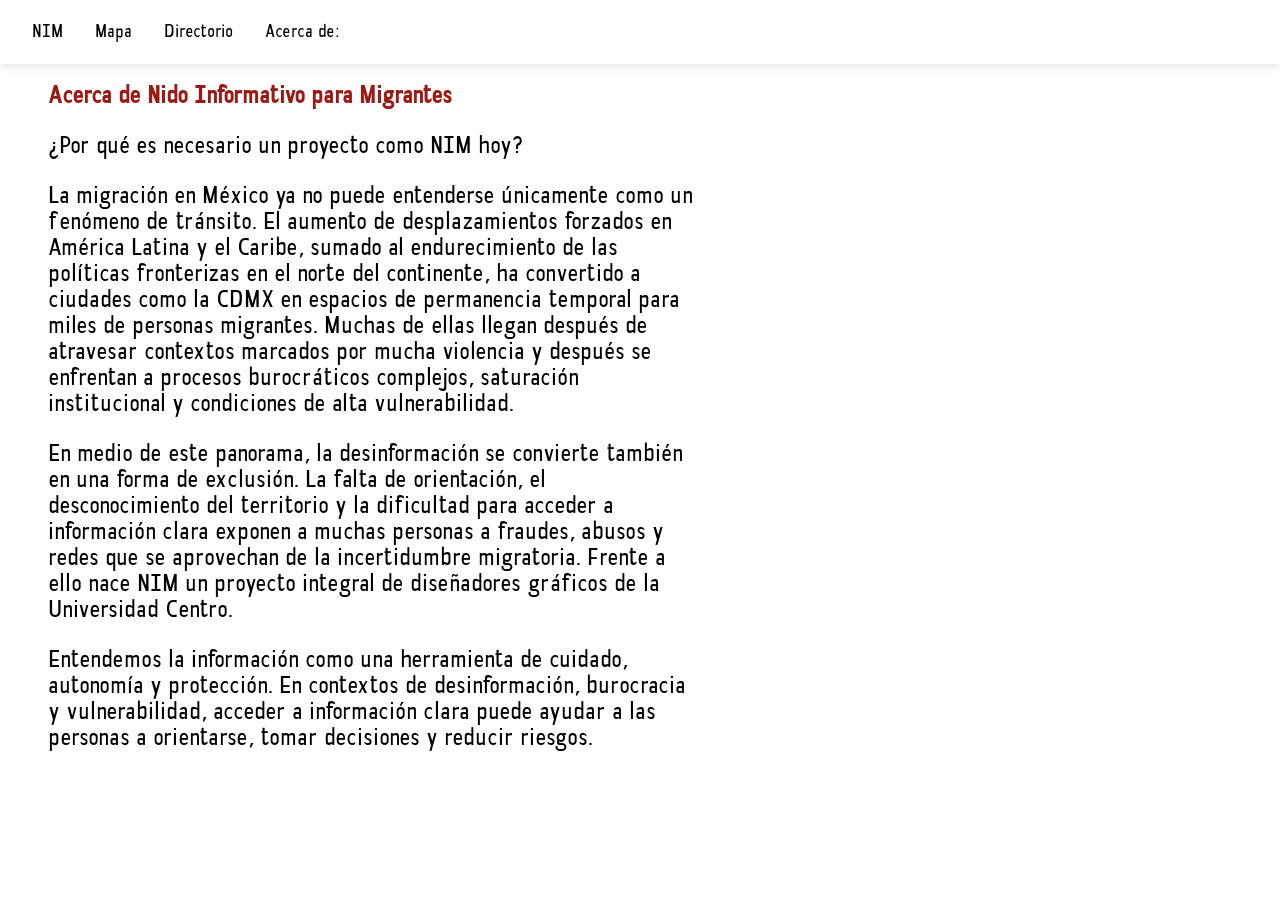
==== acerca-de.html @ 9f863941 "Refactor map data and update HTML heading - Removed multiple entries for various services from js/ma" ====
<!DOCTYPE html>
<html lang="es">

<head>
  <meta charset="UTF-8">
  <meta name="viewport" content="width=device-width, initial-scale=1.0">
  <title>Acerca de - Nido Informativo para Migrantes</title>
  <link rel="stylesheet" href="./css/style.css">
</head>

<body id="body-acerca-de">
  <header id="main-header">
    <nav>
      <ul class="menu">
        <li><a href="index.html">NIM</a></li>
        <li><a href="mapbox.html">Mapa</a></li>
        <li><a href="directorio.html">Directorio</a></li>
        <li><a href="acerca-de.html">Acerca de:</a></li>
      </ul>
    </nav>
  </header>
  <main>
    <h2>Acerca de Nido Informativo para Migrantes</h2>
    <p>¡Por qué es necesario un proyecto como NIM hoy?</p>
    <p>La migración en México ya no puede entenderse únicamente como un fenómeno de tránsito. El aumento de
      desplazamientos forzados en América Latina y el Caribe, sumado al endurecimiento de las políticas fronterizas en
      el norte del continente, ha convertido a ciudades como la CDMX en espacios de permanencia temporal para miles de
      personas migrantes. Muchas de ellas llegan después de atravesar contextos marcados por mucha violencia y después
      se enfrentan a procesos burocráticos complejos, saturación institucional y condiciones de alta vulnerabilidad.</p>

    <p>En medio de este panorama, la desinformación se convierte también en una forma de exclusión. La falta de
      orientación, el desconocimiento del territorio y la dificultad para acceder a información clara exponen a muchas
      personas a fraudes, abusos y redes que se aprovechan de la incertidumbre migratoria. Frente a ello nace NIM un
      proyecto integral de diseñadores gráficos de la Universidad Centro.
    </p>

    <p>Entendemos la información como una herramienta de cuidado,
      autonomía y protección. En contextos de desinformación, burocracia
      y vulnerabilidad, acceder a información clara puede ayudar a las personas a orientarse, tomar decisiones y reducir
      riesgos.
    </p>
  </main>
  <footer id="logo-footer">
  </footer>
</body>

</html>
---- css/style.css ----
@font-face {
    font-family: 'Nidus';
    src: url('./Nidus-Regular.woff2') format('woff2');
}
:root {
    --text-color: rgb(0, 0, 0);
    --bg-color: #dbd6d1;
    --subtitle-color: #9c1a15;
    --font: "Nidus", sans-serif;
    --title-font: "Nidus", sans-serif;
    --accent-color: #9c1a15;
    --nav-color: #000;
    --title-color: #000;
    --header-height: 4rem;
}


html {
    font-size: 100%;
    scroll-behavior: smooth;
    box-sizing: border-box;
}

* {
    box-sizing: inherit;
}

header {
    width: 100%;
    position: fixed;
    top: 0;
    left: 0;
    right: 0;
    height: var(--header-height);
    background: rgba(255, 255, 255, 1);
    box-shadow: 0 2px 10px rgba(0, 0, 0, 0.12);
    font-family: var(--title-font);
    padding: 0;
    z-index: 1000;
    display: flex;
    align-items: center;
    justify-content: flex-start;
}

header .logo a {
    display: none;
}

header .logo a:hover {
    color: var(--accent-color);
}

header .sections {
    display: flex;
    gap: 1.5rem;
}

header .sections a {
    color: var(--accent-color);
    text-decoration: none;
    font-size: 1rem;
}

header .sections a:hover {
    text-decoration: underline;
}

head {
    display: block;
}

body {
    color: var(--text-color);
    background-color: var(--bg-color);
    accent-color: var(--accent-color);  
    font-family: var(--font);
    font-size: 1.5rem;
    padding: 0;
    margin: 0;
    background: url('../img/FondoHero.png');
    background-size: cover;
    background-attachment: fixed;
    background-position: bottom left;
    background-repeat: no-repeat;
}
body#body-directorio {
    background: url('../img/backgrouncdmx.png');
    background-size: contain;
    background-attachment: fixed;
    background-position: bottom left;
    background-repeat: no-repeat;
}
body#body-acerca-de {
    background: url('../img/backgroundcdmx.png');
    background-size: cover;
    background-attachment: fixed;
    background-position: bottom left;
    background-repeat: no-repeat;
}
@media screen and (min-width: 640px) {
    body {
        overflow: auto;
    }
}

svg,
img {
    max-width: 100%;
    height: auto;
}

main {
    width: 75%;
    max-width: 50ch;
    align-items: center;
    padding-top: var(--header-height);
    padding-left: 3rem;
    position: relative;
    z-index: 2;
    min-width: 320px;
}

nav {
    display: block;
    text-align: left;
    color: var(--nav-color);
    font-family: var(--nav-font);
    font-weight: 900;
}

a {
    color: inherit;
    font-weight: 400;
}

a:hover {
    transition: all 1s ease;
    color: var(--accent-color);
    font-weight: 900;
}

/* general header link sizing is managed by specific selectors */

h1,
h2,
h3,
h4,
h5,
h6 {
    color: #9c1a15;
    font-family: var(--title-font);
    font-variation-settings: "wdth" 400, "wght" 400;
}

h1 {
    font-size: 3em;
}

h2 {
    font-size: 2.5em;
}
/* reset nav font-size so links are normal size */
nav {
    font-size: 1rem;
}

/* header-specific layout */
header nav {
    display: flex;
    align-items: center;
    justify-content: flex-start;
    gap: 2em;
    width: 100%;
    padding: 0 2em;
}

header nav .menu {
    display: flex;
    gap: 2rem;
    list-style: none;
    margin: 0;
    padding: 0;
}

header nav .menu a {
    color: var(--nav-color);
    text-decoration: none;
    font-size: 1.1rem;
    font-weight: 500;
}

header nav .menu a:hover {
    color: var(--accent-color);
    text-decoration: underline;
}

h1 {
    font-size: .8em;
    color: var(--text-color);
}

h2 {
    font-size: 1em;

}

h3 {
    font-size: 2em;
}

h4 {
    font-size: 1em;
}

.hero {
    display: flex;
    flex-direction: column;
    justify-content: flex-start;
    height: calc(100vh - var(--header-height));
    padding-top: var(--header-height);
    text-align: left;
    width: 100%;
    background-color: transparent;
    align-items: flex-start;
    align-content: flex-start;
}

@media (min-width: 768px) {
    .hero {
        flex-direction: row;
        align-items: flex-start;
        text-align: center;
        display: flex;
    }
}

article {
    display: flex;
    flex-direction: column;
    text-align: left;
    width: 100%;
    line-height: 1.1em;
    padding: 1em;
    height: auto;
    justify-content: flex-start;
}

@media screen and (min-width: 640px) {
    article {
        width: 50%;
        line-height: 1.1em;
        padding: 3em;
        padding-left: 0;
        padding-top: 0;
    }
}

figure {
    margin: 0;
    width: 100%;
    height: 100vh;
    float: left;
    padding: 1em;
}

@media screen and (min-width: 640px) {
    figure {
        display: flex;
        padding-bottom: 5em;
        padding-right: 2em;
        flex-direction: column;
        align-items: center;
        width: 50%;
        padding-top: 1.1em;
    }

}

figure img {
    max-width: 100%;
    height: 100%;
    object-fit: contain;
}

footer {
    position: fixed;
    bottom: 0;
    left: 0;
    z-index: 999;
    padding: 0em;
    background: transparent;
    display: flex;
    align-items: flex-end;
    justify-content: flex-start;
    height: 25vh;
    width: 75%;
    padding: 2em;
}

footer img {
    max-width: 100%;
    height: auto;
    width: 75%;
    /* margin: 0 auto; */
}
#recurso-imagen {
    right: 0;
    top: var(--header-height);
    z-index: 1;
    display: flex;
    align-items: right;
    justify-content: flex-end;
}
@media screen and (min-width: 1024px) {
 #recurso-imagen {
    position: fixed;
    height: calc(100vh - var(--header-height));
}   
#recurso-imagen img {
    top: calc(50vh - var(--header-height));
} 
}
#recurso-imagen img {
    max-width: 100%;
    height: auto;
    object-fit: contain;
    object-position: bottom;
    /* top: 0; */
}
@media screen and (max-width: 860px){
  #recurso-imagen img {
    height: 50vh;
    /* top: calc(50vh - var(--header-height)); */
    position: relative;
}  
 
}

/* Feature list styling */
.feature-list {
    color: var(--accent-color);
    margin-left: 3rem;
}
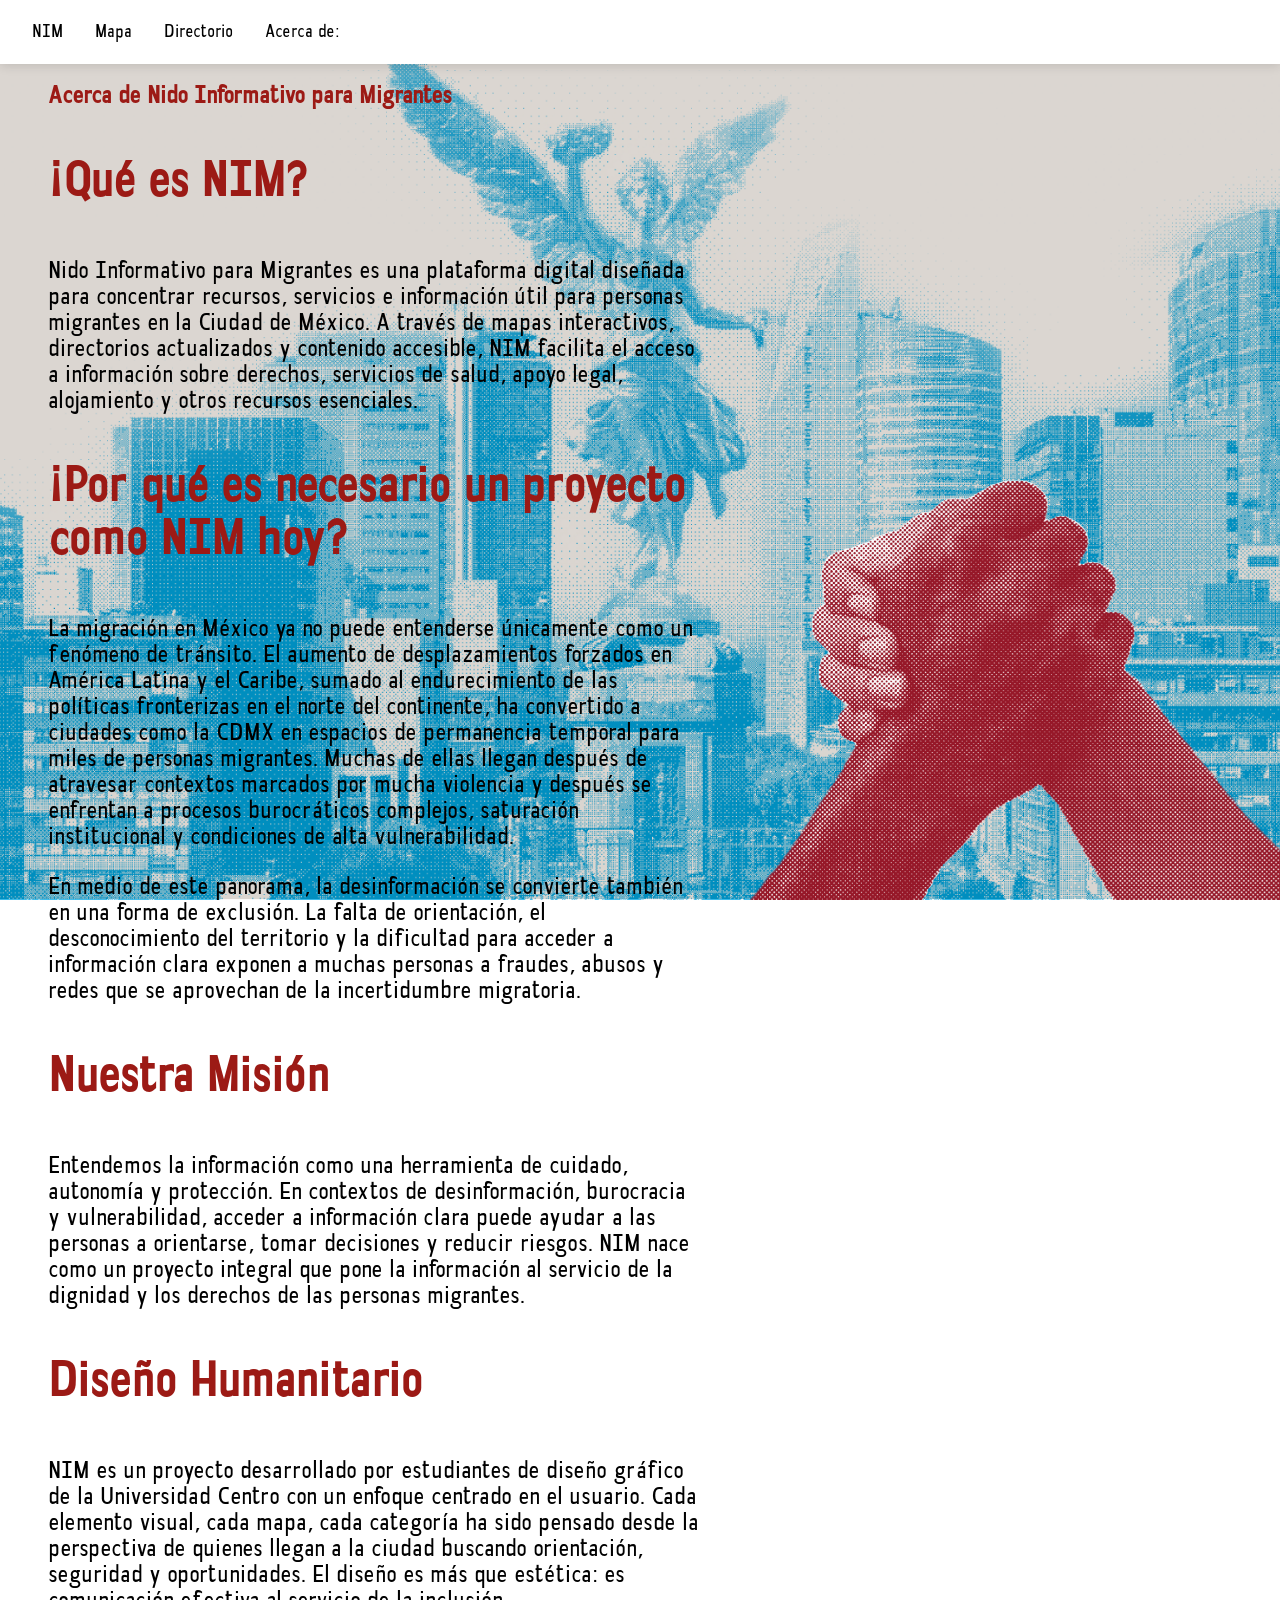
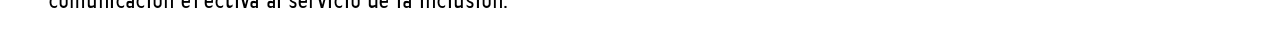
==== commit a4dc01ff: "Refactor code structure for improved readability and maintainability" ====
--- a/acerca-de.html
+++ b/acerca-de.html
@@ -21,25 +21,22 @@
   </header>
   <main>
     <h2>Acerca de Nido Informativo para Migrantes</h2>
-    <p>¡Por qué es necesario un proyecto como NIM hoy?</p>
-    <p>La migración en México ya no puede entenderse únicamente como un fenómeno de tránsito. El aumento de
-      desplazamientos forzados en América Latina y el Caribe, sumado al endurecimiento de las políticas fronterizas en
-      el norte del continente, ha convertido a ciudades como la CDMX en espacios de permanencia temporal para miles de
-      personas migrantes. Muchas de ellas llegan después de atravesar contextos marcados por mucha violencia y después
-      se enfrentan a procesos burocráticos complejos, saturación institucional y condiciones de alta vulnerabilidad.</p>
 
-    <p>En medio de este panorama, la desinformación se convierte también en una forma de exclusión. La falta de
-      orientación, el desconocimiento del territorio y la dificultad para acceder a información clara exponen a muchas
-      personas a fraudes, abusos y redes que se aprovechan de la incertidumbre migratoria. Frente a ello nace NIM un
-      proyecto integral de diseñadores gráficos de la Universidad Centro.
-    </p>
+     <h3>¿Qué es NIM?</h3>
+    <p>Nido Informativo para Migrantes es una plataforma digital diseñada para concentrar recursos, servicios e información útil para personas migrantes en la Ciudad de México. A través de mapas interactivos, directorios actualizados y contenido accesible, NIM facilita el acceso a información sobre derechos, servicios de salud, apoyo legal, alojamiento y otros recursos esenciales.</p>
+    
+    <h3>¿Por qué es necesario un proyecto como NIM hoy?</h3>
+    <p>La migración en México ya no puede entenderse únicamente como un fenómeno de tránsito. El aumento de desplazamientos forzados en América Latina y el Caribe, sumado al endurecimiento de las políticas fronterizas en el norte del continente, ha convertido a ciudades como la CDMX en espacios de permanencia temporal para miles de personas migrantes. Muchas de ellas llegan después de atravesar contextos marcados por mucha violencia y después se enfrentan a procesos burocráticos complejos, saturación institucional y condiciones de alta vulnerabilidad.</p>
 
-    <p>Entendemos la información como una herramienta de cuidado,
-      autonomía y protección. En contextos de desinformación, burocracia
-      y vulnerabilidad, acceder a información clara puede ayudar a las personas a orientarse, tomar decisiones y reducir
-      riesgos.
-    </p>
+    <p>En medio de este panorama, la desinformación se convierte también en una forma de exclusión. La falta de orientación, el desconocimiento del territorio y la dificultad para acceder a información clara exponen a muchas personas a fraudes, abusos y redes que se aprovechan de la incertidumbre migratoria.</p>
+
+    <h3>Nuestra Misión</h3>
+    <p>Entendemos la información como una herramienta de cuidado, autonomía y protección. En contextos de desinformación, burocracia y vulnerabilidad, acceder a información clara puede ayudar a las personas a orientarse, tomar decisiones y reducir riesgos. NIM nace como un proyecto integral que pone la información al servicio de la dignidad y los derechos de las personas migrantes.</p>
+
+    <h3>Diseño Humanitario</h3>
+    <p>NIM es un proyecto desarrollado por estudiantes de diseño gráfico de la Universidad Centro con un enfoque centrado en el usuario. Cada elemento visual, cada mapa, cada categoría ha sido pensado desde la perspectiva de quienes llegan a la ciudad buscando orientación, seguridad y oportunidades. El diseño es más que estética: es comunicación efectiva al servicio de la inclusión.</p>
   </main>
+  <img src="./img/manosnim.png" alt="Manosnim" class="manosnim-right">
   <footer id="logo-footer">
   </footer>
 </body>
--- a/css/style.css
+++ b/css/style.css
@@ -91,11 +91,22 @@
     background-repeat: no-repeat;
 }
 body#body-acerca-de {
-    background: url('../img/backgroundcdmx.png');
-    background-size: cover;
-    background-attachment: fixed;
-    background-position: bottom left;
-    background-repeat: no-repeat;
+    background: url('../img/backgrouncdmx.png') !important;
+    background-size: cover !important;
+    background-attachment: fixed !important;
+    background-position: center !important;
+    background-repeat: no-repeat !important;
+}
+
+img.manosnim-right {
+    position: fixed;
+    right: 0;
+    bottom: 0;
+    height: auto;
+    max-width: 540px;
+    object-fit: contain;
+    pointer-events: none;
+    z-index: 0;
 }
 @media screen and (min-width: 640px) {
     body {
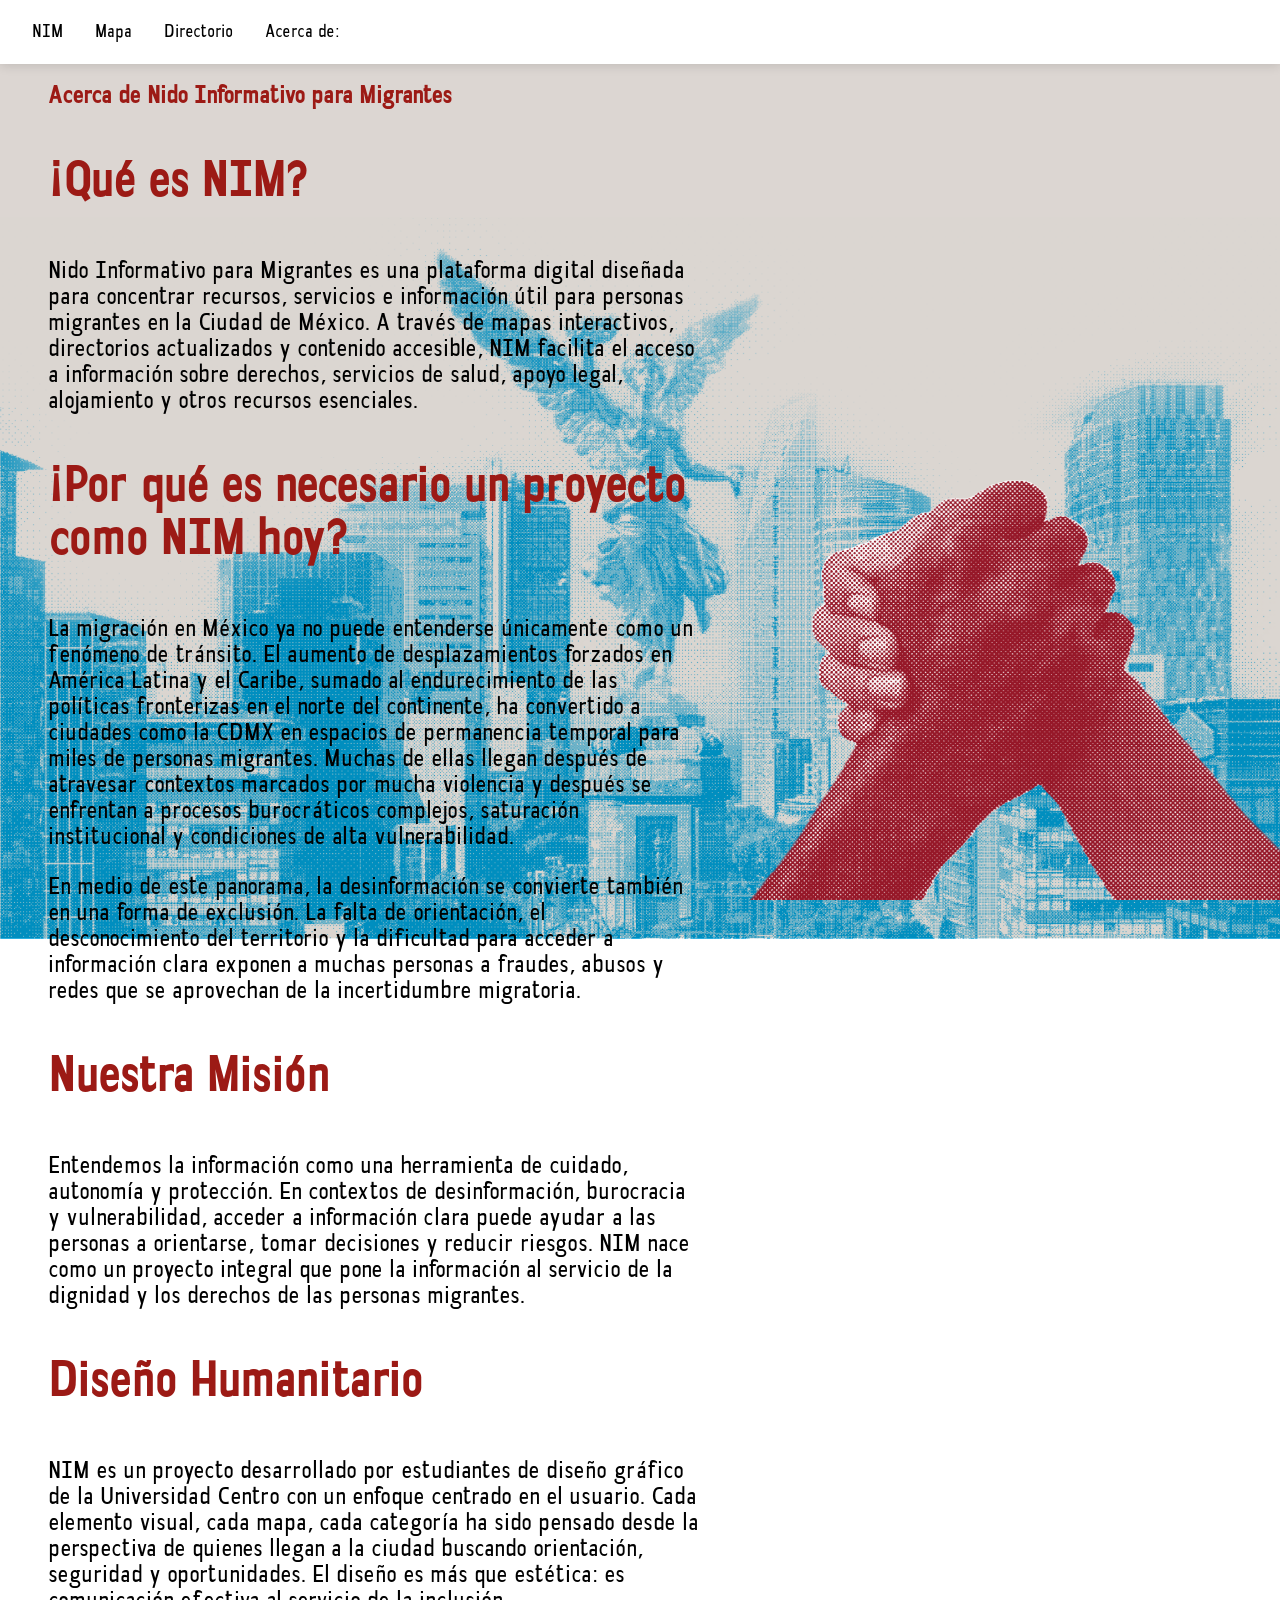
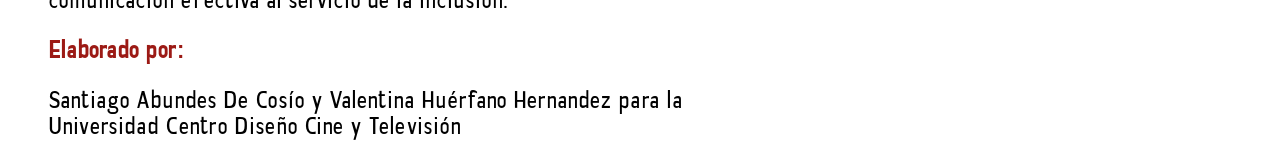
==== commit 688e890f: "Arreglamos el directorio" ====
--- a/acerca-de.html
+++ b/acerca-de.html
@@ -22,19 +22,36 @@
   <main>
     <h2>Acerca de Nido Informativo para Migrantes</h2>
 
-     <h3>¿Qué es NIM?</h3>
-    <p>Nido Informativo para Migrantes es una plataforma digital diseñada para concentrar recursos, servicios e información útil para personas migrantes en la Ciudad de México. A través de mapas interactivos, directorios actualizados y contenido accesible, NIM facilita el acceso a información sobre derechos, servicios de salud, apoyo legal, alojamiento y otros recursos esenciales.</p>
-    
+    <h3>¿Qué es NIM?</h3>
+    <p>Nido Informativo para Migrantes es una plataforma digital diseñada para concentrar recursos, servicios e
+      información útil para personas migrantes en la Ciudad de México. A través de mapas interactivos, directorios
+      actualizados y contenido accesible, NIM facilita el acceso a información sobre derechos, servicios de salud, apoyo
+      legal, alojamiento y otros recursos esenciales.</p>
+
     <h3>¿Por qué es necesario un proyecto como NIM hoy?</h3>
-    <p>La migración en México ya no puede entenderse únicamente como un fenómeno de tránsito. El aumento de desplazamientos forzados en América Latina y el Caribe, sumado al endurecimiento de las políticas fronterizas en el norte del continente, ha convertido a ciudades como la CDMX en espacios de permanencia temporal para miles de personas migrantes. Muchas de ellas llegan después de atravesar contextos marcados por mucha violencia y después se enfrentan a procesos burocráticos complejos, saturación institucional y condiciones de alta vulnerabilidad.</p>
+    <p>La migración en México ya no puede entenderse únicamente como un fenómeno de tránsito. El aumento de
+      desplazamientos forzados en América Latina y el Caribe, sumado al endurecimiento de las políticas fronterizas en
+      el norte del continente, ha convertido a ciudades como la CDMX en espacios de permanencia temporal para miles de
+      personas migrantes. Muchas de ellas llegan después de atravesar contextos marcados por mucha violencia y después
+      se enfrentan a procesos burocráticos complejos, saturación institucional y condiciones de alta vulnerabilidad.</p>
 
-    <p>En medio de este panorama, la desinformación se convierte también en una forma de exclusión. La falta de orientación, el desconocimiento del territorio y la dificultad para acceder a información clara exponen a muchas personas a fraudes, abusos y redes que se aprovechan de la incertidumbre migratoria.</p>
+    <p>En medio de este panorama, la desinformación se convierte también en una forma de exclusión. La falta de
+      orientación, el desconocimiento del territorio y la dificultad para acceder a información clara exponen a muchas
+      personas a fraudes, abusos y redes que se aprovechan de la incertidumbre migratoria.</p>
 
     <h3>Nuestra Misión</h3>
-    <p>Entendemos la información como una herramienta de cuidado, autonomía y protección. En contextos de desinformación, burocracia y vulnerabilidad, acceder a información clara puede ayudar a las personas a orientarse, tomar decisiones y reducir riesgos. NIM nace como un proyecto integral que pone la información al servicio de la dignidad y los derechos de las personas migrantes.</p>
+    <p>Entendemos la información como una herramienta de cuidado, autonomía y protección. En contextos de
+      desinformación, burocracia y vulnerabilidad, acceder a información clara puede ayudar a las personas a orientarse,
+      tomar decisiones y reducir riesgos. NIM nace como un proyecto integral que pone la información al servicio de la
+      dignidad y los derechos de las personas migrantes.</p>
 
     <h3>Diseño Humanitario</h3>
-    <p>NIM es un proyecto desarrollado por estudiantes de diseño gráfico de la Universidad Centro con un enfoque centrado en el usuario. Cada elemento visual, cada mapa, cada categoría ha sido pensado desde la perspectiva de quienes llegan a la ciudad buscando orientación, seguridad y oportunidades. El diseño es más que estética: es comunicación efectiva al servicio de la inclusión.</p>
+    <p>NIM es un proyecto desarrollado por estudiantes de diseño gráfico de la Universidad Centro con un enfoque
+      centrado en el usuario. Cada elemento visual, cada mapa, cada categoría ha sido pensado desde la perspectiva de
+      quienes llegan a la ciudad buscando orientación, seguridad y oportunidades. El diseño es más que estética: es
+      comunicación efectiva al servicio de la inclusión.</p>
+    <h2>Elaborado por:</h2>
+    <p>Santiago Abundes De Cosío y Valentina Huérfano Hernandez para la Universidad Centro Diseño Cine y Televisión</p>
   </main>
   <img src="./img/manosnim.png" alt="Manosnim" class="manosnim-right">
   <footer id="logo-footer">
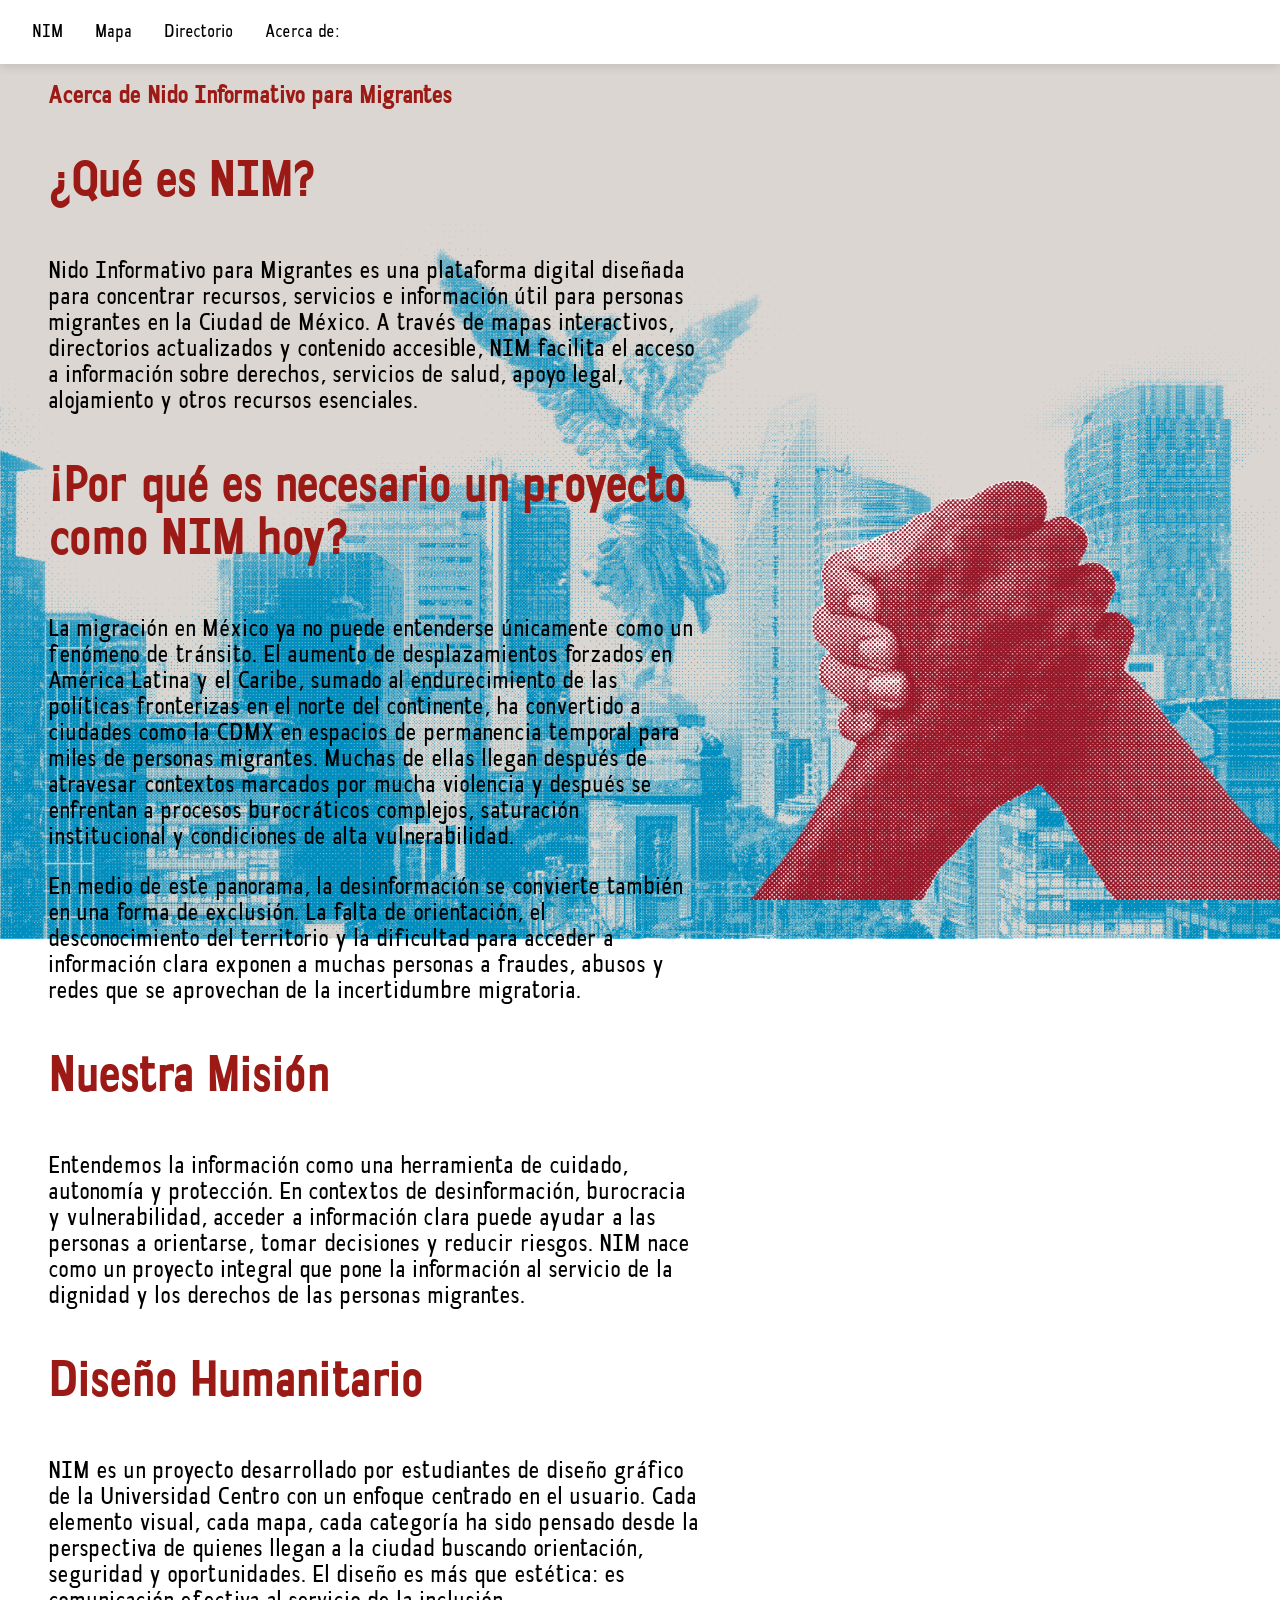
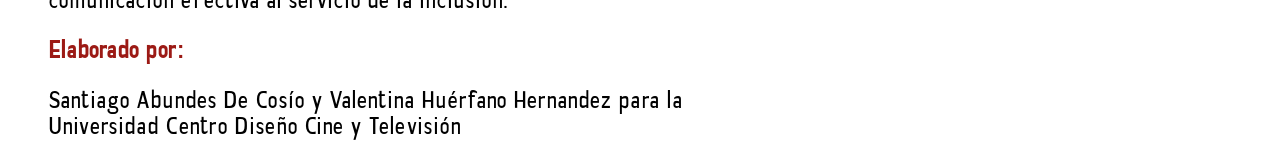
==== commit b5a713f3: "SIGNO DE INTERROGACION" ====
--- a/acerca-de.html
+++ b/acerca-de.html
@@ -22,7 +22,7 @@
   <main>
     <h2>Acerca de Nido Informativo para Migrantes</h2>
 
-    <h3>¿Qué es NIM?</h3>
+    <h3>¡Qué es NIM?</h3>
     <p>Nido Informativo para Migrantes es una plataforma digital diseñada para concentrar recursos, servicios e
       información útil para personas migrantes en la Ciudad de México. A través de mapas interactivos, directorios
       actualizados y contenido accesible, NIM facilita el acceso a información sobre derechos, servicios de salud, apoyo
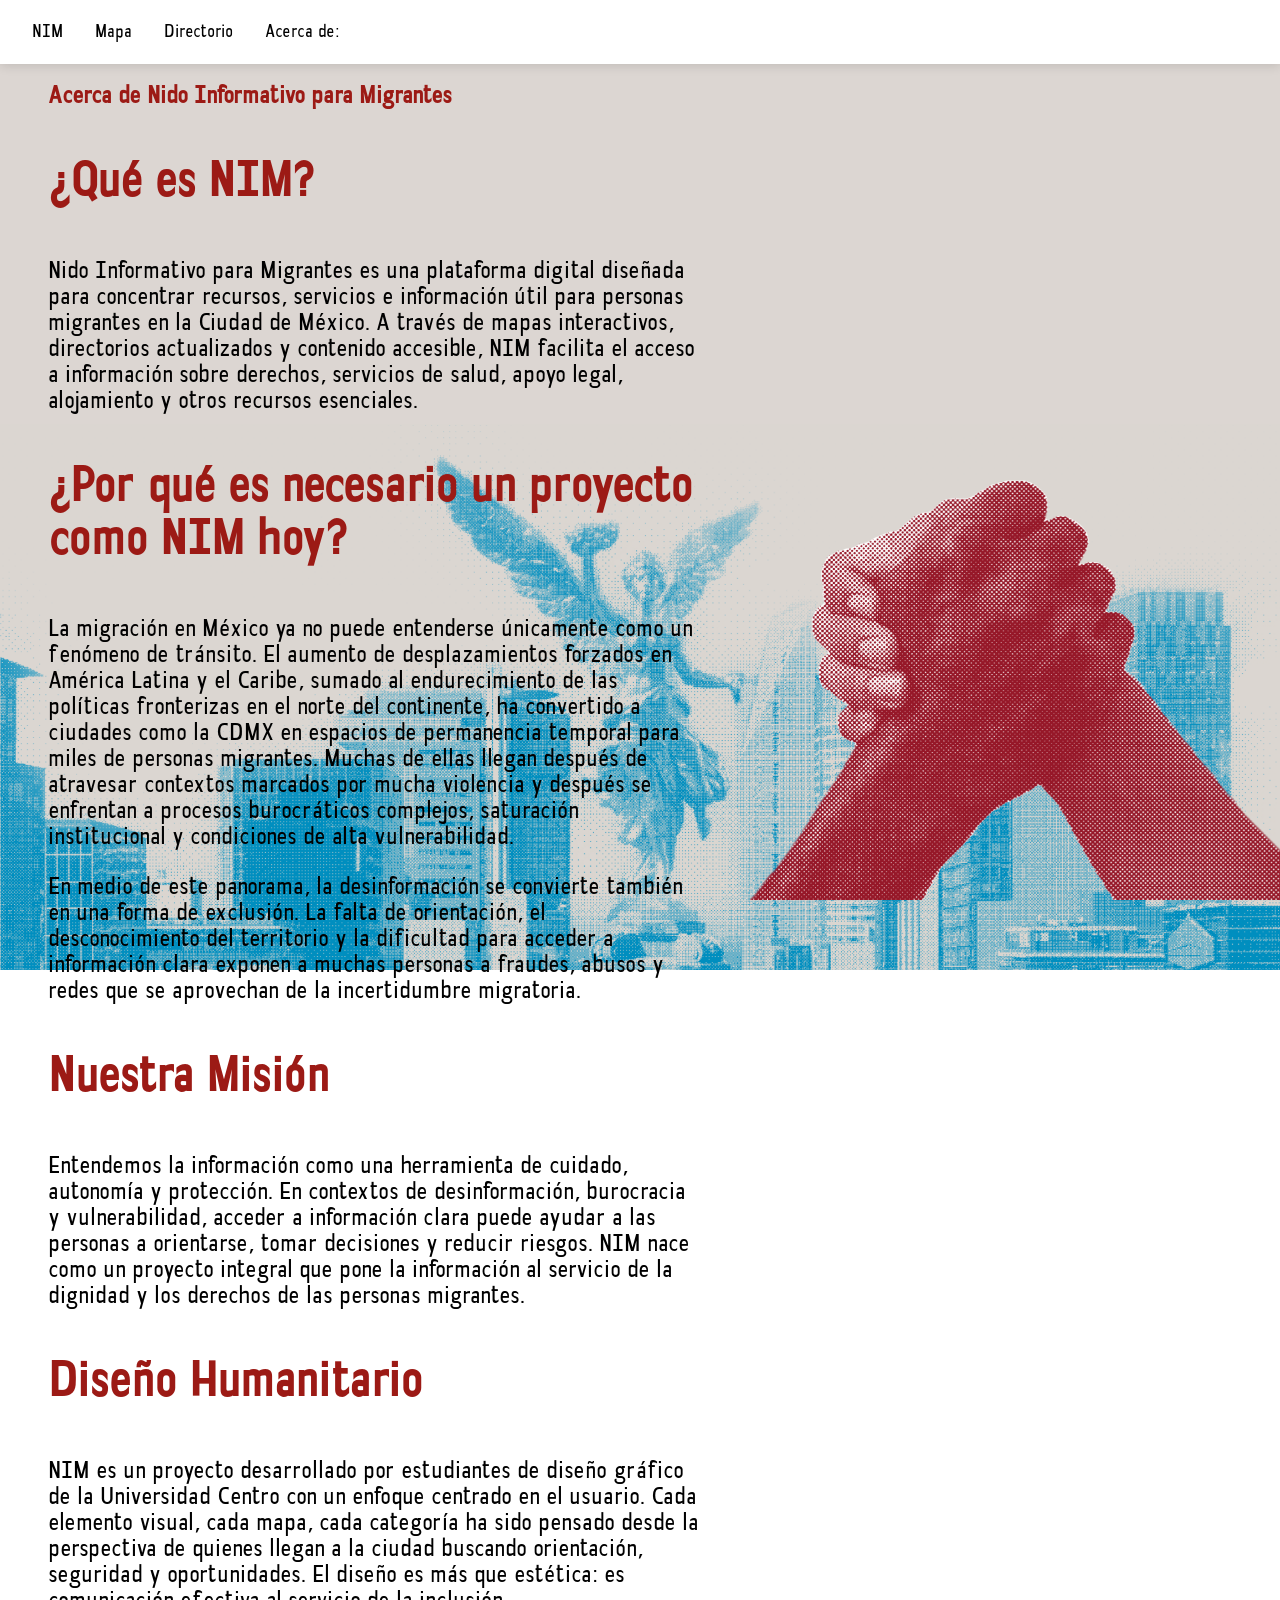
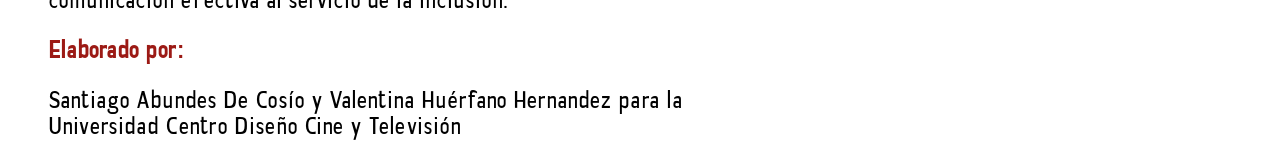
==== commit 93af78b1: "Update "Acerca de" section heading and enhance CSS for feature list" ====
--- a/acerca-de.html
+++ b/acerca-de.html
@@ -27,8 +27,8 @@
       información útil para personas migrantes en la Ciudad de México. A través de mapas interactivos, directorios
       actualizados y contenido accesible, NIM facilita el acceso a información sobre derechos, servicios de salud, apoyo
       legal, alojamiento y otros recursos esenciales.</p>
-
-    <h3>¿Por qué es necesario un proyecto como NIM hoy?</h3>
+      
+      <h3>¡Por qué es necesario un proyecto como NIM hoy?</h3>
     <p>La migración en México ya no puede entenderse únicamente como un fenómeno de tránsito. El aumento de
       desplazamientos forzados en América Latina y el Caribe, sumado al endurecimiento de las políticas fronterizas en
       el norte del continente, ha convertido a ciudades como la CDMX en espacios de permanencia temporal para miles de
--- a/css/style.css
+++ b/css/style.css
@@ -351,4 +351,5 @@
 .feature-list {
     color: var(--accent-color);
     margin-left: 3rem;
+    text-wrap-style: balance;
 }
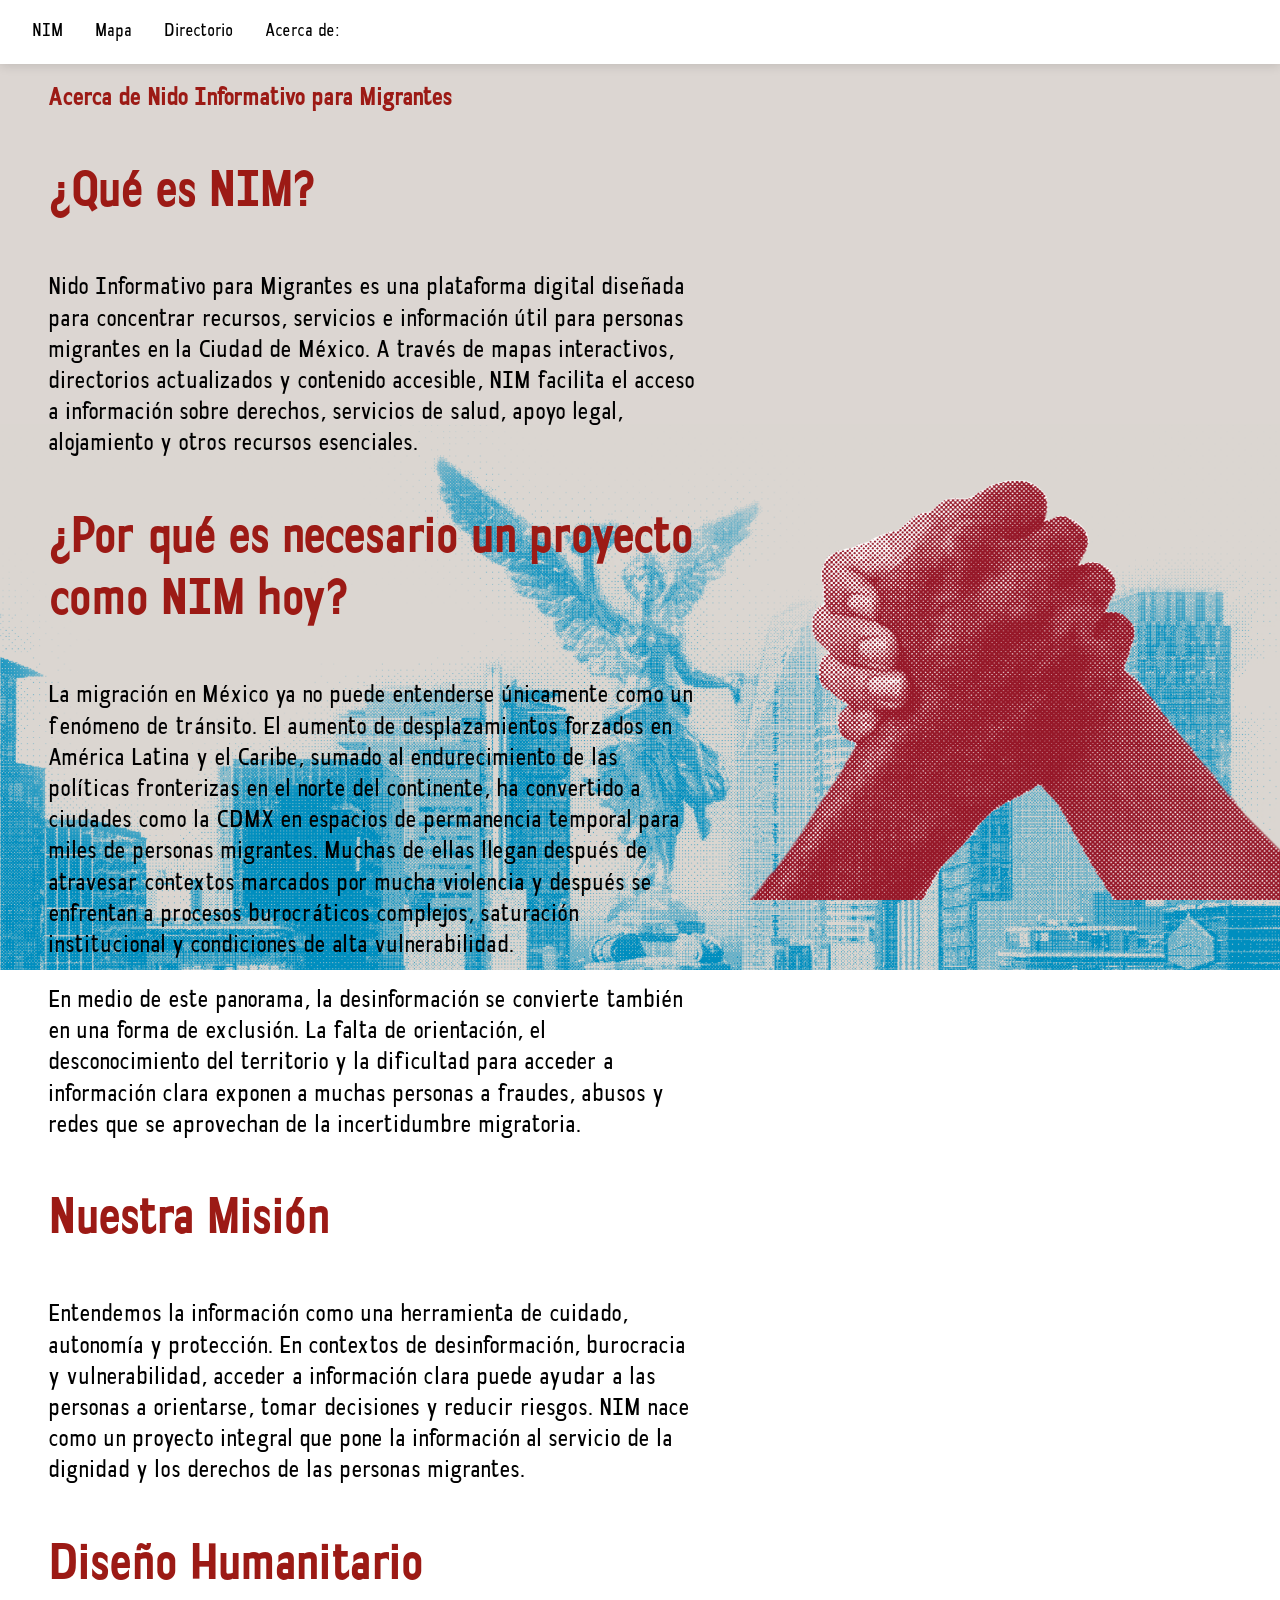
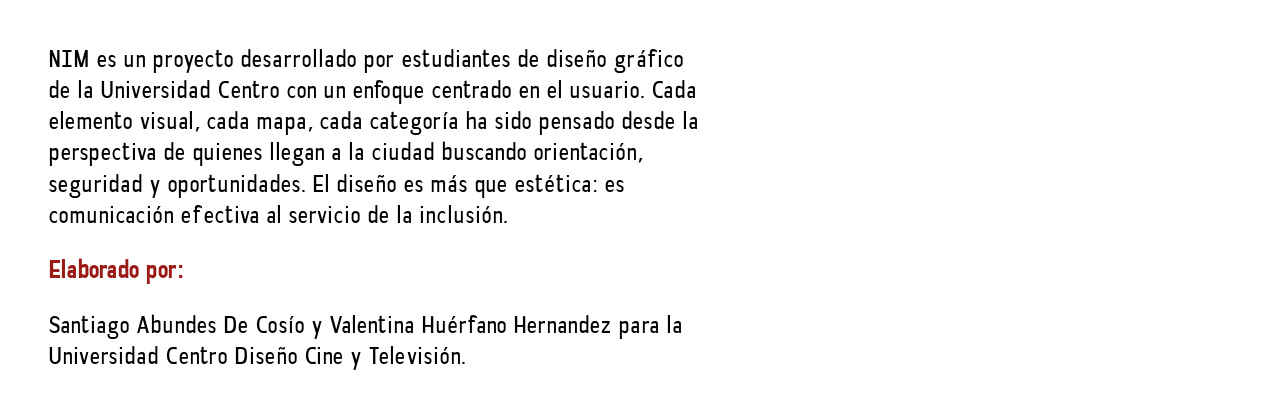
==== commit 7485c3c0: "Refactor code structure for improved readability and maintainability" ====
--- a/acerca-de.html
+++ b/acerca-de.html
@@ -5,7 +5,10 @@
   <meta charset="UTF-8">
   <meta name="viewport" content="width=device-width, initial-scale=1.0">
   <title>Acerca de - Nido Informativo para Migrantes</title>
-  <link rel="stylesheet" href="./css/style.css">
+  <link rel="icon" type="image/x-icon" href="./img/favicon (1)/favicon.ico">
+  <link rel="apple-touch-icon" href="./img/favicon (1)/apple-touch-icon.png">
+  <link rel="manifest" href="./img/favicon (1)/site.webmanifest">
+  <link rel="stylesheet" href="./css/acerca-de.css">
 </head>
 
 <body id="body-acerca-de">
@@ -51,11 +54,9 @@
       quienes llegan a la ciudad buscando orientación, seguridad y oportunidades. El diseño es más que estética: es
       comunicación efectiva al servicio de la inclusión.</p>
     <h2>Elaborado por:</h2>
-    <p>Santiago Abundes De Cosío y Valentina Huérfano Hernandez para la Universidad Centro Diseño Cine y Televisión</p>
+    <p>Santiago Abundes De Cosío y Valentina Huérfano Hernandez para la Universidad Centro Diseño Cine y Televisión.</p>
   </main>
   <img src="./img/manosnim.png" alt="Manosnim" class="manosnim-right">
-  <footer id="logo-footer">
-  </footer>
 </body>
 
 </html>
--- a/css/acerca-de.css
+++ b/css/acerca-de.css
@@ -0,0 +1,29 @@
+@import url('./common.css');
+
+body#body-acerca-de {
+    background: url('../img/backgrouncdmx.png') !important;
+    background-size: cover !important;
+    background-attachment: fixed !important;
+    background-position: center !important;
+    background-repeat: no-repeat !important;
+}
+
+img.manosnim-right {
+    position: relative;
+    right: 0;
+    bottom: 0;
+    height: auto;
+    max-width: 540px;
+    object-fit: contain;
+    pointer-events: none;
+    z-index: 0;
+    margin: 0 auto;
+    display: block;
+}
+
+@media screen and (min-width: 640px) {
+    img.manosnim-right {
+        width: 75%;
+        position: fixed;
+    }
+}
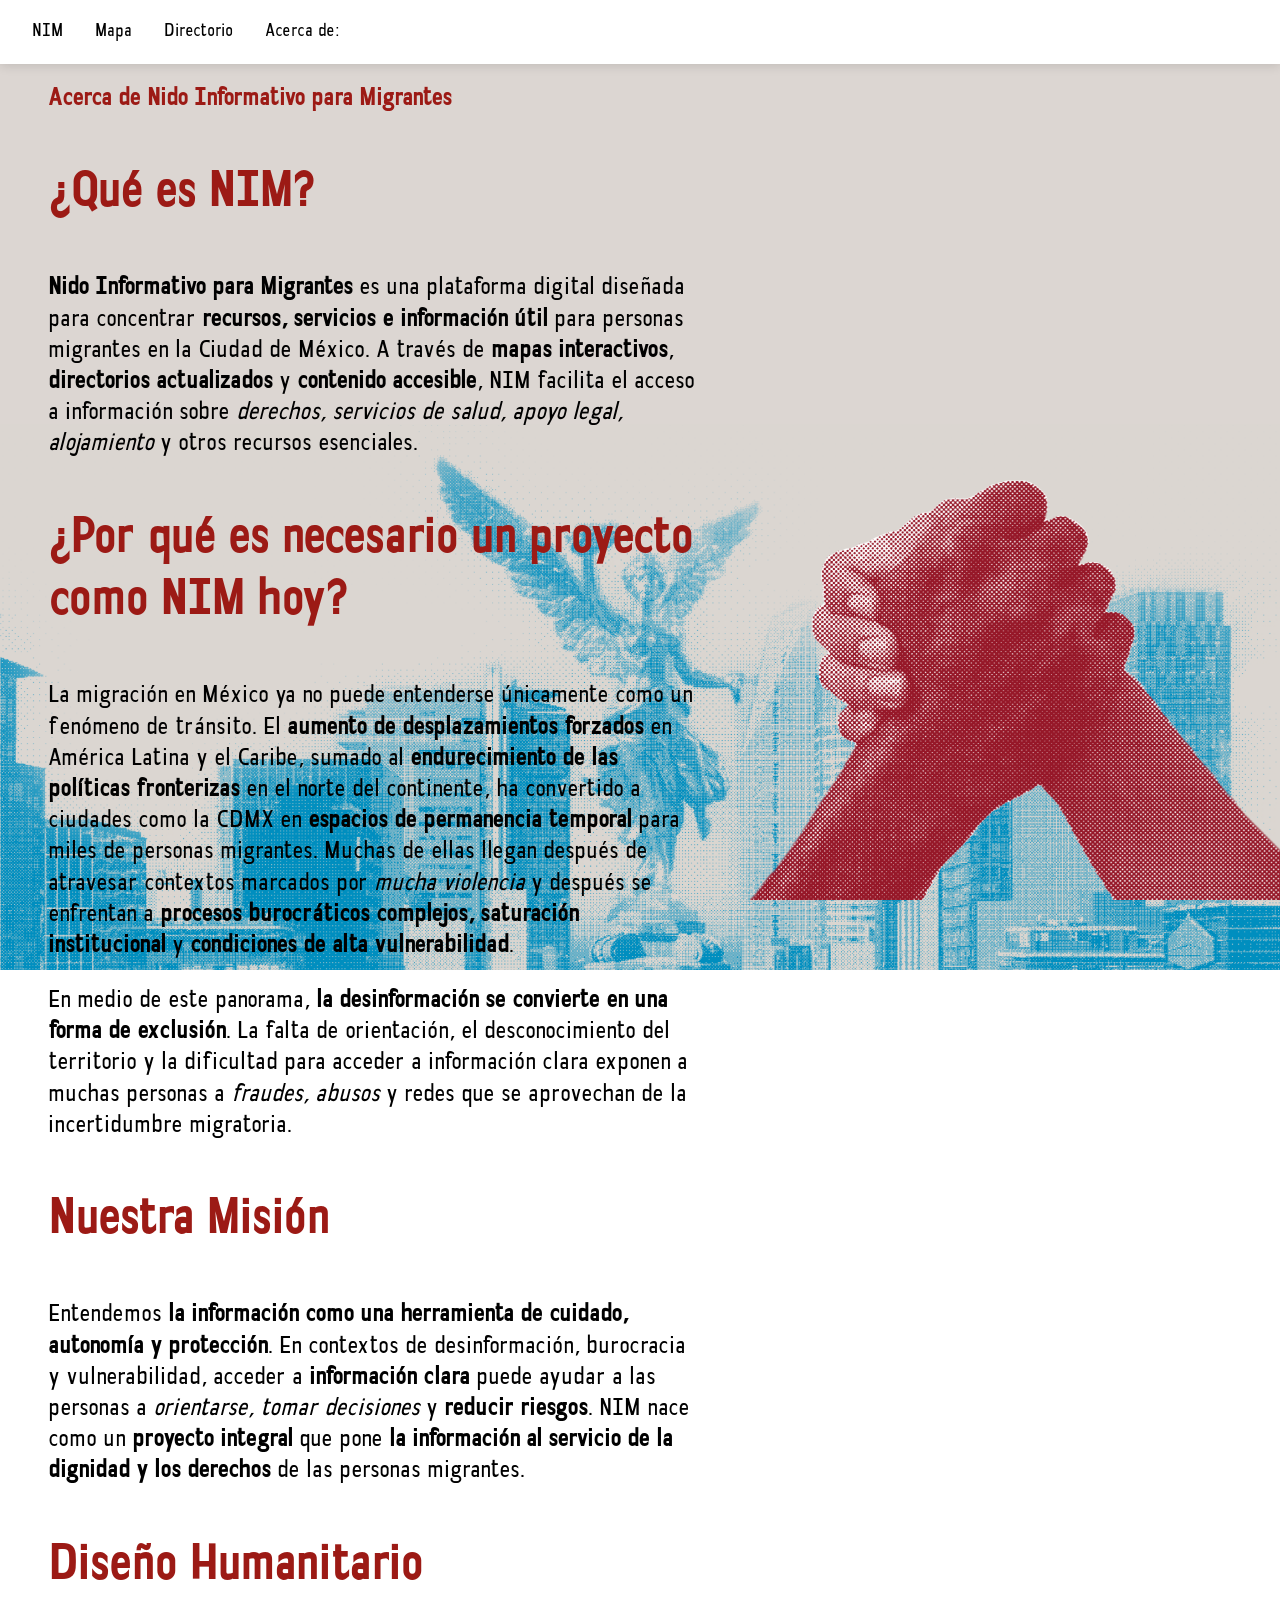
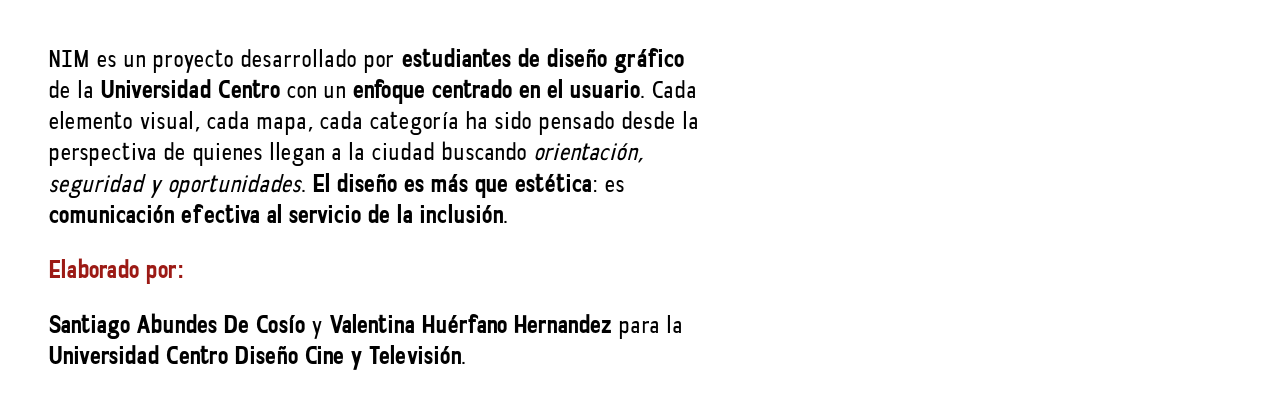
==== commit 5e9442bb: "Update color configurations for categories and mapbox settings for better visual consistency" ====
--- a/acerca-de.html
+++ b/acerca-de.html
@@ -26,35 +26,20 @@
     <h2>Acerca de Nido Informativo para Migrantes</h2>
 
     <h3>¡Qué es NIM?</h3>
-    <p>Nido Informativo para Migrantes es una plataforma digital diseñada para concentrar recursos, servicios e
-      información útil para personas migrantes en la Ciudad de México. A través de mapas interactivos, directorios
-      actualizados y contenido accesible, NIM facilita el acceso a información sobre derechos, servicios de salud, apoyo
-      legal, alojamiento y otros recursos esenciales.</p>
+    <p><strong>Nido Informativo para Migrantes</strong> es una plataforma digital diseñada para concentrar <strong>recursos, servicios e información útil</strong> para personas migrantes en la Ciudad de México. A través de <strong>mapas interactivos</strong>, <strong>directorios actualizados</strong> y <strong>contenido accesible</strong>, NIM facilita el acceso a información sobre <em>derechos, servicios de salud, apoyo legal, alojamiento</em> y otros recursos esenciales.</p>
       
       <h3>¡Por qué es necesario un proyecto como NIM hoy?</h3>
-    <p>La migración en México ya no puede entenderse únicamente como un fenómeno de tránsito. El aumento de
-      desplazamientos forzados en América Latina y el Caribe, sumado al endurecimiento de las políticas fronterizas en
-      el norte del continente, ha convertido a ciudades como la CDMX en espacios de permanencia temporal para miles de
-      personas migrantes. Muchas de ellas llegan después de atravesar contextos marcados por mucha violencia y después
-      se enfrentan a procesos burocráticos complejos, saturación institucional y condiciones de alta vulnerabilidad.</p>
+    <p>La migración en México ya no puede entenderse únicamente como un fenómeno de tránsito. El <strong>aumento de desplazamientos forzados</strong> en América Latina y el Caribe, sumado al <strong>endurecimiento de las políticas fronterizas</strong> en el norte del continente, ha convertido a ciudades como la CDMX en <strong>espacios de permanencia temporal</strong> para miles de personas migrantes. Muchas de ellas llegan después de atravesar contextos marcados por <em>mucha violencia</em> y después se enfrentan a <strong>procesos burocráticos complejos, saturación institucional</strong> y <strong>condiciones de alta vulnerabilidad</strong>.</p>
 
-    <p>En medio de este panorama, la desinformación se convierte también en una forma de exclusión. La falta de
-      orientación, el desconocimiento del territorio y la dificultad para acceder a información clara exponen a muchas
-      personas a fraudes, abusos y redes que se aprovechan de la incertidumbre migratoria.</p>
+    <p>En medio de este panorama, <strong>la desinformación se convierte en una forma de exclusión</strong>. La falta de orientación, el desconocimiento del territorio y la dificultad para acceder a información clara exponen a muchas personas a <em>fraudes, abusos</em> y redes que se aprovechan de la incertidumbre migratoria.</p>
 
     <h3>Nuestra Misión</h3>
-    <p>Entendemos la información como una herramienta de cuidado, autonomía y protección. En contextos de
-      desinformación, burocracia y vulnerabilidad, acceder a información clara puede ayudar a las personas a orientarse,
-      tomar decisiones y reducir riesgos. NIM nace como un proyecto integral que pone la información al servicio de la
-      dignidad y los derechos de las personas migrantes.</p>
+    <p>Entendemos <strong>la información como una herramienta de cuidado, autonomía y protección</strong>. En contextos de desinformación, burocracia y vulnerabilidad, acceder a <strong>información clara</strong> puede ayudar a las personas a <em>orientarse, tomar decisiones</em> y <strong>reducir riesgos</strong>. NIM nace como un <strong>proyecto integral</strong> que pone <strong>la información al servicio de la dignidad y los derechos</strong> de las personas migrantes.</p>
 
     <h3>Diseño Humanitario</h3>
-    <p>NIM es un proyecto desarrollado por estudiantes de diseño gráfico de la Universidad Centro con un enfoque
-      centrado en el usuario. Cada elemento visual, cada mapa, cada categoría ha sido pensado desde la perspectiva de
-      quienes llegan a la ciudad buscando orientación, seguridad y oportunidades. El diseño es más que estética: es
-      comunicación efectiva al servicio de la inclusión.</p>
+    <p>NIM es un proyecto desarrollado por <strong>estudiantes de diseño gráfico</strong> de la <strong>Universidad Centro</strong> con un <strong>enfoque centrado en el usuario</strong>. Cada elemento visual, cada mapa, cada categoría ha sido pensado desde la perspectiva de quienes llegan a la ciudad buscando <em>orientación, seguridad y oportunidades</em>. <strong>El diseño es más que estética</strong>: es <strong>comunicación efectiva al servicio de la inclusión</strong>.</p>
     <h2>Elaborado por:</h2>
-    <p>Santiago Abundes De Cosío y Valentina Huérfano Hernandez para la Universidad Centro Diseño Cine y Televisión.</p>
+    <p><strong>Santiago Abundes De Cosío</strong> y <strong>Valentina Huérfano Hernandez</strong> para la <strong>Universidad Centro Diseño Cine y Televisión</strong>.</p>
   </main>
   <img src="./img/manosnim.png" alt="Manosnim" class="manosnim-right">
 </body>
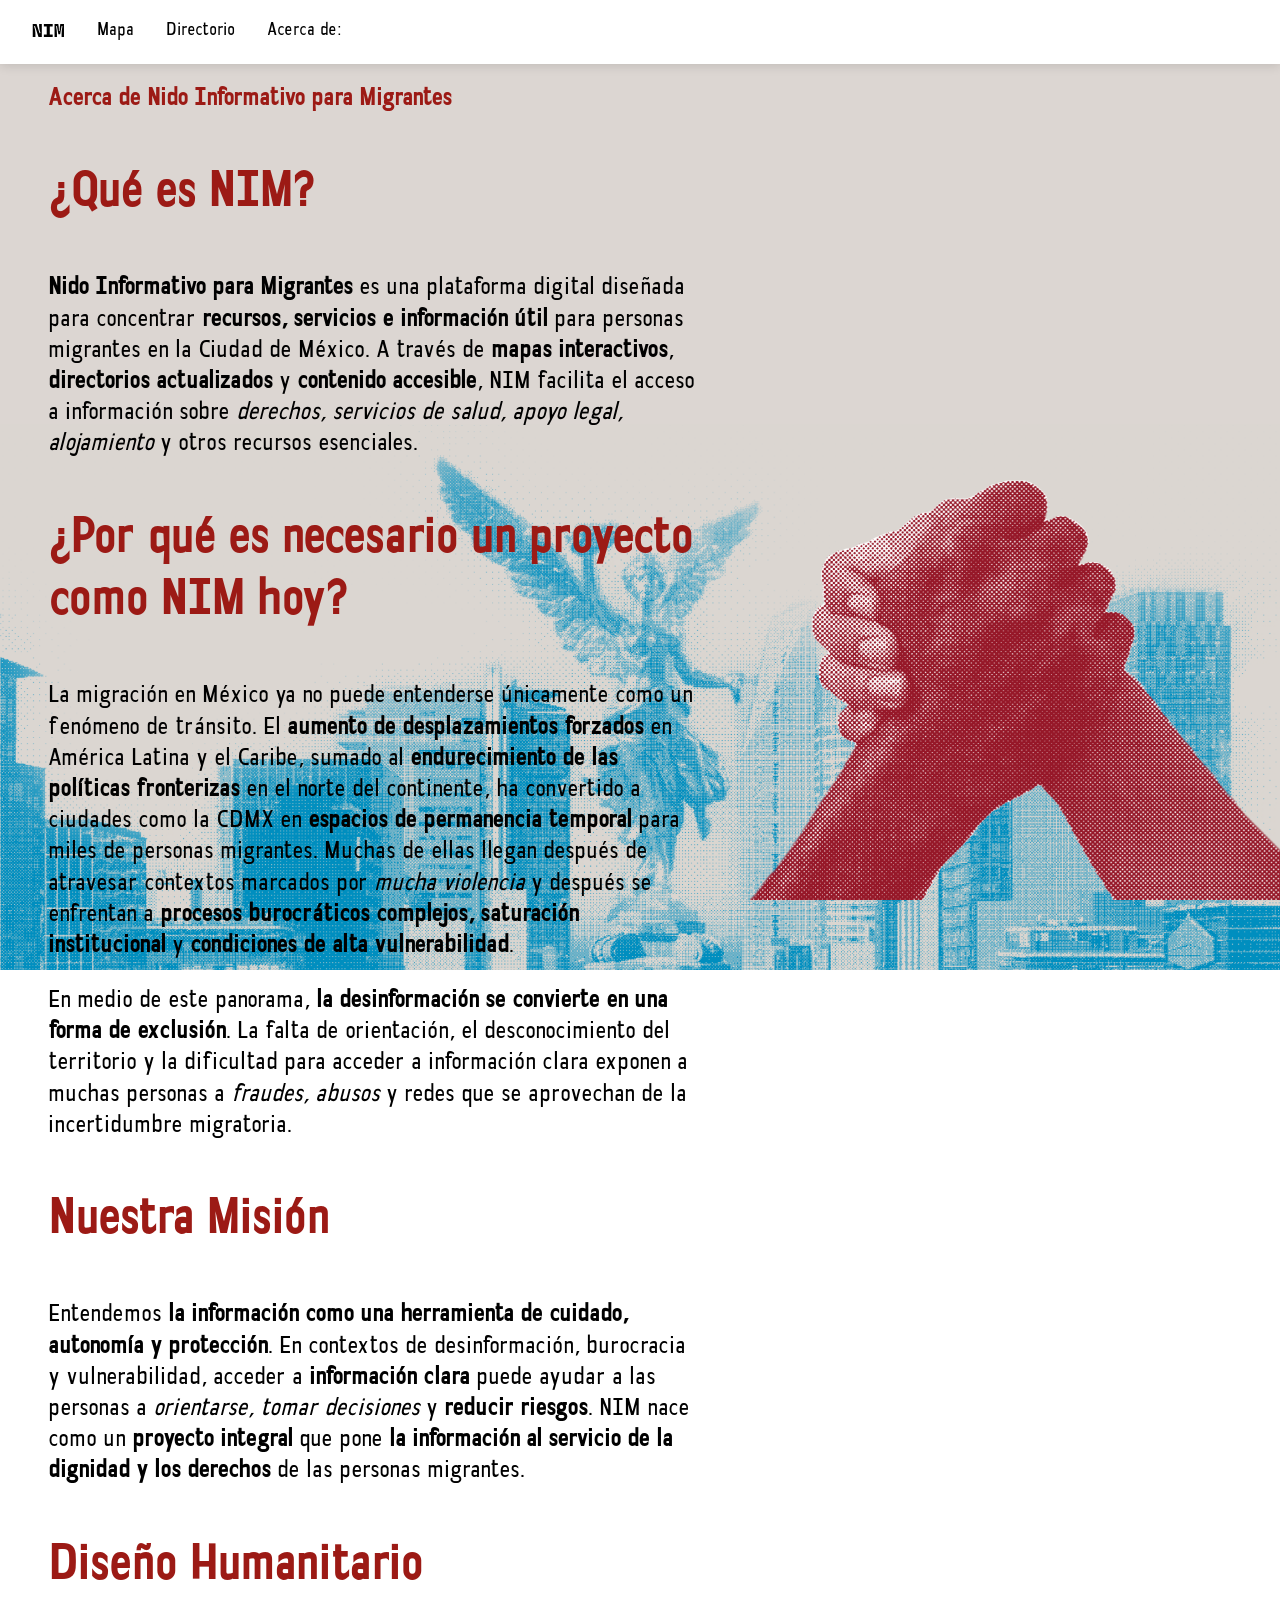
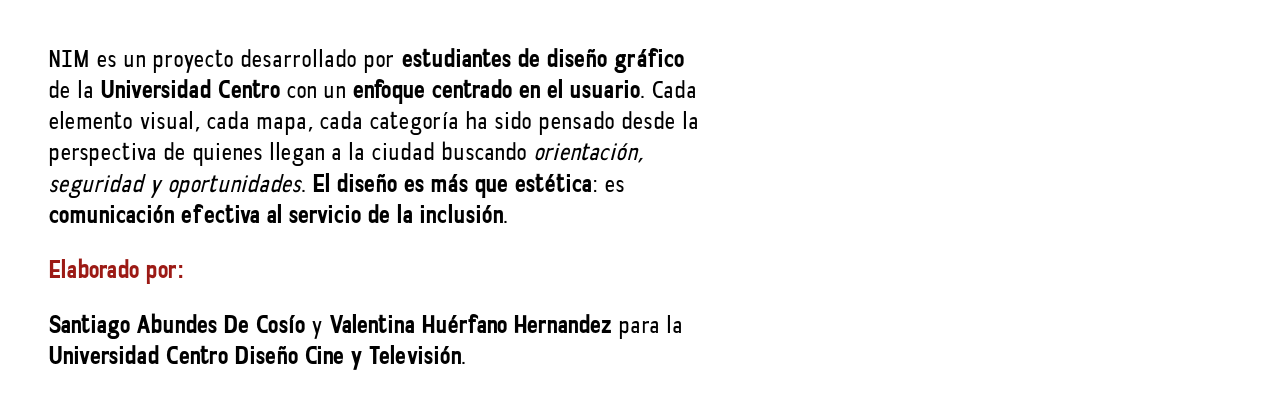
==== commit 926d38da: "Add custom font and apply to navigation links across multiple HTML files" ====
--- a/acerca-de.html
+++ b/acerca-de.html
@@ -15,7 +15,7 @@
   <header id="main-header">
     <nav>
       <ul class="menu">
-        <li><a href="index.html">NIM</a></li>
+        <li><a href="index.html" class="nim-link">NIM</a></li>
         <li><a href="mapbox.html">Mapa</a></li>
         <li><a href="directorio.html">Directorio</a></li>
         <li><a href="acerca-de.html">Acerca de:</a></li>
